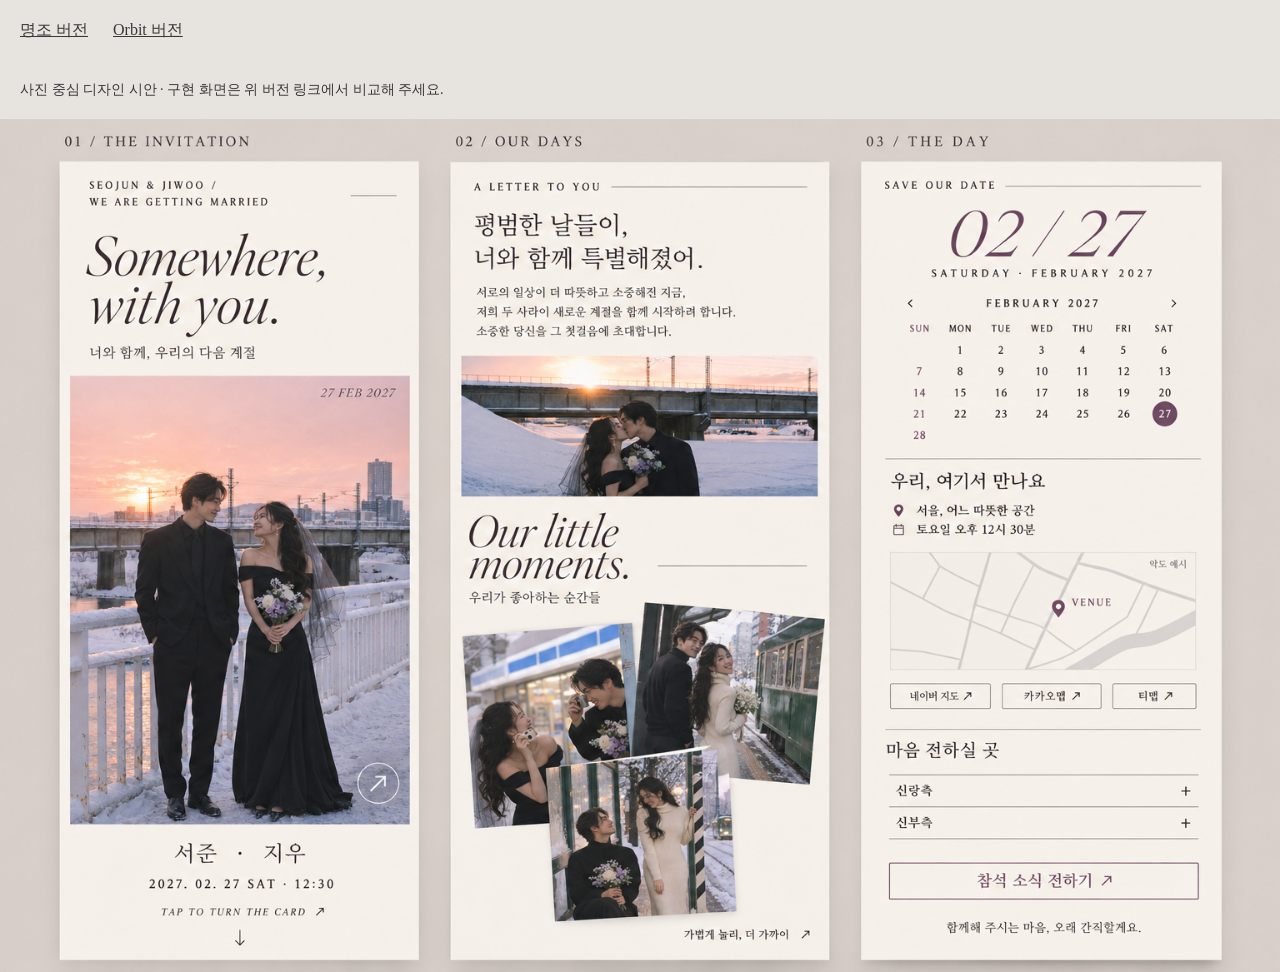
==== design.html @ 58e09beb "Refine floating invitation and add six-photo gallery with Orbit edition" ====
<!doctype html><html lang="ko"><head><meta charset="utf-8"><meta name="viewport" content="width=device-width,initial-scale=1"><meta name="robots" content="noindex,nofollow"><title>사진 디자인 시안</title><style>body{margin:0;background:#e7e3df;color:#3e3539;font-family:serif}nav{padding:20px;display:flex;gap:25px}a{color:inherit}img{display:block;width:100%;height:auto;max-width:1536px;margin:auto}p{margin:20px;font-size:14px}</style></head><body><nav><a href="index.html">명조 버전</a><a href="orbit.html">Orbit 버전</a></nav><p>사진 중심 디자인 시안 · 구현 화면은 위 버전 링크에서 비교해 주세요.</p><img src="assets/photo-design.png" alt="사진을 적용한 청첩장 디자인 시안. 표지, 겹친 갤러리, 예식 안내의 세 화면."></body></html>
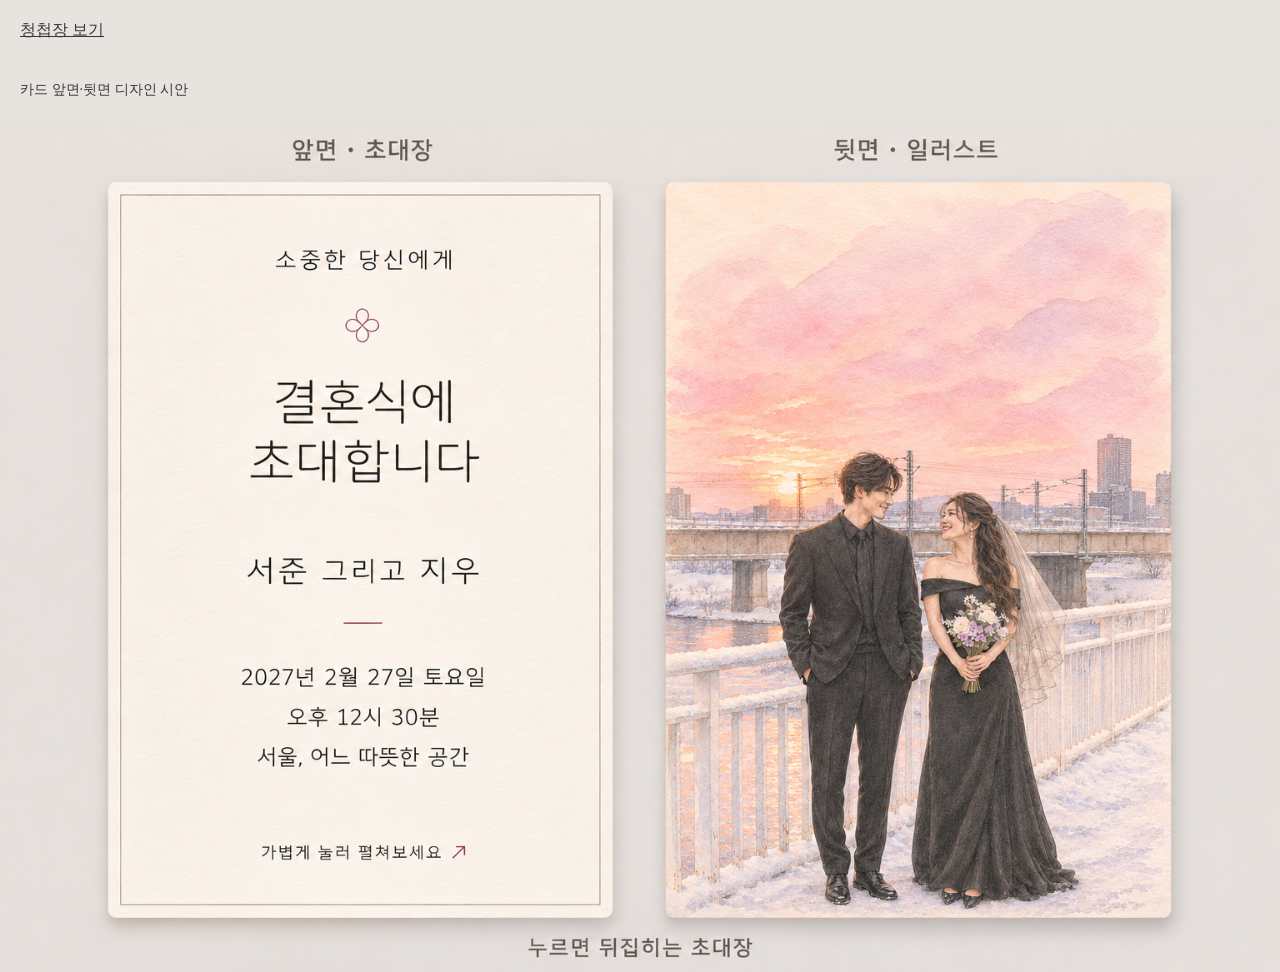
==== commit 054c2848: "Simplify Korean invitation card and refine Orbit gallery interactions" ====
--- a/design.html
+++ b/design.html
@@ -1 +1 @@
-<!doctype html><html lang="ko"><head><meta charset="utf-8"><meta name="viewport" content="width=device-width,initial-scale=1"><meta name="robots" content="noindex,nofollow"><title>사진 디자인 시안</title><style>body{margin:0;background:#e7e3df;color:#3e3539;font-family:serif}nav{padding:20px;display:flex;gap:25px}a{color:inherit}img{display:block;width:100%;height:auto;max-width:1536px;margin:auto}p{margin:20px;font-size:14px}</style></head><body><nav><a href="index.html">명조 버전</a><a href="orbit.html">Orbit 버전</a></nav><p>사진 중심 디자인 시안 · 구현 화면은 위 버전 링크에서 비교해 주세요.</p><img src="assets/photo-design.png" alt="사진을 적용한 청첩장 디자인 시안. 표지, 겹친 갤러리, 예식 안내의 세 화면."></body></html>+<!doctype html><html lang="ko"><head><meta charset="utf-8"><meta name="viewport" content="width=device-width,initial-scale=1"><meta name="robots" content="noindex,nofollow"><title>사진 디자인 시안</title><style>body{margin:0;background:#e7e3df;color:#3e3539;font-family:serif}nav{padding:20px;display:flex;gap:25px}a{color:inherit}img{display:block;width:100%;height:auto;max-width:1536px;margin:auto}p{margin:20px;font-size:14px}</style></head><body><nav><a href="index.html">청첩장 보기</a></nav><p>카드 앞면·뒷면 디자인 시안</p><img src="assets/card-design.png" alt="사진을 적용한 청첩장 디자인 시안. 표지, 겹친 갤러리, 예식 안내의 세 화면."></body></html>
